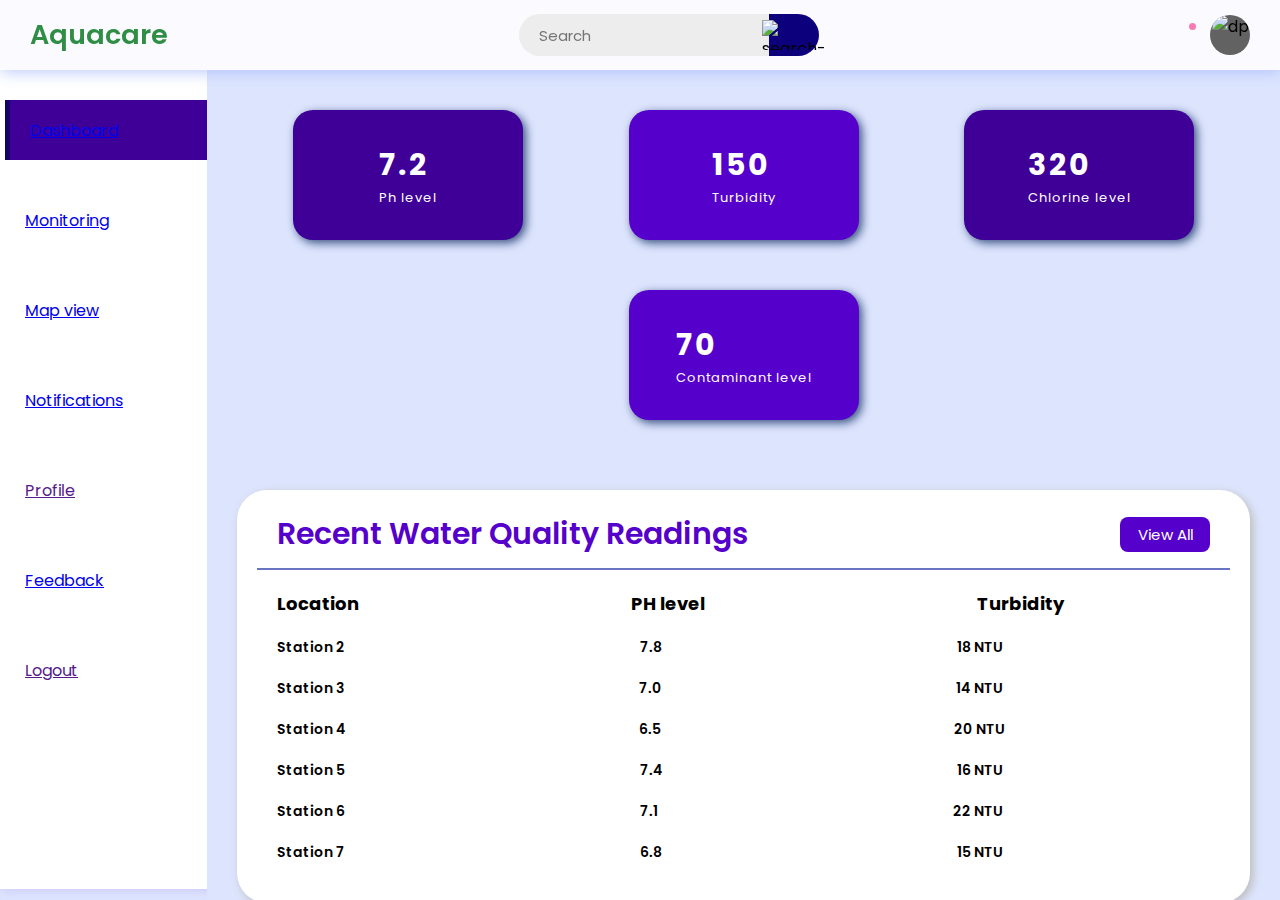
==== frontend/main.html @ d5088071 "added maps" ====
<!DOCTYPE html> 
<html lang="en"> 

<head> 
	<meta charset="UTF-8"> 
	<meta http-equiv="X-UA-Compatible"
		content="IE=edge"> 
	<meta name="viewport"
		content="width=device-width, 
				initial-scale=1.0"> 
	<title>Aquacare</title> 
	<link rel="stylesheet"
		href="style.css"> 
	<link rel="stylesheet"
		href="responsive.css"> 
</head> 

<body> 
	
	<!-- for header part -->
	<header> 

		<div class="logosec"> 
			<div class="logo">Aquacare</div>
		</div> 

		<div class="searchbar"> 
			<input type="text"
				placeholder="Search"> 
			<div class="searchbtn"> 
			<img src= 
"https://media.geeksforgeeks.org/wp-content/uploads/20221210180758/Untitled-design-(28).png"
					class="icn srchicn"
					alt="search-icon"> 
			</div> 
		</div> 

		<div class="message"> 
			<div class="circle"></div> 
			<img src= 
"https://media.geeksforgeeks.org/wp-content/uploads/20221210183322/8.png"
				class="icn"
				alt=""> 
			<div class="dp"> 
			<img src= 
"https://media.geeksforgeeks.org/wp-content/uploads/20221210180014/profile-removebg-preview.png"
					class="dpicn"
					alt="dp"> 
			</div> 
		</div> 

	</header> 

	<div class="main-container"> 
		<div class="navcontainer"> 
			<nav class="nav"> 
				<div class="nav-upper-options"> 
					<div class="nav-option option1"> 
						<a href="#"> Dashboard</a> 
					</div> 

					<div class="option2 nav-option"> 
						<a href="#"> Monitoring</a> 
					</div> 

					<div class="nav-option option3"> 
						<a href="map.html"> Map view</a> 
					</div> 

					<div class="nav-option option4"> 
						<a href="#"> Notifications</a> 
					</div> 

					<div class="nav-option option5"> 
						<a href=""> Profile</a> 
					</div> 

					<div class="nav-option option6"> 
						<a href ="#"> Feedback</a> 
					</div> 

					<div class="nav-option logout">  
						<a href="">Logout</a> 
					</div> 

				</div> 
			</nav> 
		</div> 
		<div class="main"> 

			<div class="searchbar2"> 
				<input type="text"
					name=""
					id=""
					placeholder="Search"> 
				<div class="searchbtn"> 
				<img src= 
"https://media.geeksforgeeks.org/wp-content/uploads/20221210180758/Untitled-design-(28).png"
						class="icn srchicn"
						alt="search-button"> 
				</div> 
			</div> 

			<div class="box-container"> 

				<div class="box box1"> 
					<div class="text"> 
						<h2 class="topic-heading">7.2</h2> 
						<h2 class="topic">Ph level</h2> 
					</div> 

					
				</div> 

				<div class="box box2"> 
					<div class="text"> 
						<h2 class="topic-heading">150</h2> 
						<h2 class="topic">Turbidity</h2> 
					</div>  
				</div> 

				<div class="box box3"> 
					<div class="text"> 
						<h2 class="topic-heading">320</h2> 
						<h2 class="topic">Chlorine level</h2> 
					</div> 
				</div> 

				<div class="box box4"> 
					<div class="text"> 
						<h2 class="topic-heading">70</h2> 
						<h2 class="topic">Contaminant level</h2> 
					</div> 
				</div> 
			</div> 

			<div class="report-container"> 
				<div class="report-header"> 
					<h1 class="recent-Articles">Recent Water Quality Readings</h1> 
					<button class="view">View All</button> 
				</div> 

				<div class="report-body"> 
					<div class="report-topic-heading"> 
						<h3 class="t-op">Location</h3> 
						<h3 class="t-op">PH level</h3> 
						<h3 class="t-op">Turbidity</h3> 
						<h3 class="t-op">Status</h3> 
					</div> 

					<div class="items"> 
						<div class="item1"> 
                            <h3 class="t-op-nextlvl">Station 2</h3> 
                            <h3 class="t-op-nextlvl">7.8</h3> 
                            <h3 class="t-op-nextlvl">18 NTU</h3> 
                            <h3 class="t-op-nextlvl label-tag">Normal</h3> 
                        </div> 
                        
                        <div class="item1"> 
                            <h3 class="t-op-nextlvl">Station 3</h3> 
                            <h3 class="t-op-nextlvl">7.0</h3> 
                            <h3 class="t-op-nextlvl">14 NTU</h3>
                            <h3 class="t-op-nextlvl label-tag">Normal</h3> 
                        </div> 
                        
                        <div class="item1"> 
                            <h3 class="t-op-nextlvl">Station 4</h3> 
                            <h3 class="t-op-nextlvl">6.5</h3> 
                            <h3 class="t-op-nextlvl">20 NTU</h3> 
                            <h3 class="t-op-nextlvl label-tag">Normal</h3> 
                        </div> 
                        <div class="item1"> 
                            <h3 class="t-op-nextlvl">Station 5</h3> 
                            <h3 class="t-op-nextlvl">7.4</h3> 
                            <h3 class="t-op-nextlvl">16 NTU</h3> 
                            <h3 class="t-op-nextlvl label-tag">Normal</h3> 
                        </div> 
                        
                        <div class="item1"> 
                            <h3 class="t-op-nextlvl">Station 6</h3> 
                            <h3 class="t-op-nextlvl">7.1</h3> 
                            <h3 class="t-op-nextlvl">22 NTU</h3> 
                            <h3 class="t-op-nextlvl label-tag">Normal</h3> 
                        </div> 
                        
                        <div class="item1"> 
                            <h3 class="t-op-nextlvl">Station 7</h3> 
                            <h3 class="t-op-nextlvl">6.8</h3> 
                            <h3 class="t-op-nextlvl">15 NTU</h3> 
                            <h3 class="t-op-nextlvl label-tag">Normal</h3> 
                        </div> 
					</div> 
				</div> 
			</div> 
		</div> 
	</div> 

	<script src="./index.js"></script> 
</body> 
</html>
---- frontend/style.css ----
/* Main CSS Here */

@import url( 
"https://fonts.googleapis.com/css2?family=Poppins:ital,wght@0,100;0,200;0,300;0,400;0,500;0,600;0,700;0,800;0,900;1,100;1,200;1,300;1,400;1,500;1,600;1,700;1,800;1,900&display=swap"); 

* { 
margin: 0; 
padding: 0; 
box-sizing: border-box; 
font-family: "Poppins", sans-serif; 
} 
:root { 
--background-color1: #fafaff; 
--background-color2: #ffffff; 
--background-color3: #ededed; 
--background-color4: #cad7fda4; 
--primary-color: #4b49ac; 
--secondary-color: #0c007d; 
--Border-color: #3f0097; 
--one-use-color: #3f0097; 
--two-use-color: #5500cb; 
} 
body { 
background-color: var(--background-color4); 
max-width: 100%; 
overflow-x: hidden; 
} 

header { 
height: 70px; 
width: 100vw; 
padding: 0 30px; 
background-color: var(--background-color1); 
position: fixed; 
z-index: 100; 
box-shadow: 1px 1px 15px rgba(161, 182, 253, 0.825); 
display: flex; 
justify-content: space-between; 
align-items: center; 
} 

.logo { 
font-size: 27px; 
font-weight: 600; 
color: rgb(47, 141, 70); 
} 

.icn { 
height: 30px; 
} 
.menuicn { 
cursor: pointer; 
} 

.searchbar, 
.message, 
.logosec { 
display: flex; 
align-items: center; 
justify-content: center; 
} 

.searchbar2 { 
display: none; 
} 

.logosec { 
gap: 60px; 
} 

.searchbar input { 
width: 250px; 
height: 42px; 
border-radius: 50px 0 0 50px; 
background-color: var(--background-color3); 
padding: 0 20px; 
font-size: 15px; 
outline: none; 
border: none; 
} 
.searchbtn { 
width: 50px; 
height: 42px; 
display: flex; 
align-items: center; 
justify-content: center; 
border-radius: 0px 50px 50px 0px; 
background-color: var(--secondary-color); 
cursor: pointer; 
} 

.message { 
gap: 40px; 
position: relative; 
cursor: pointer; 
} 
.circle { 
height: 7px; 
width: 7px; 
position: absolute; 
background-color: #fa7bb4; 
border-radius: 50%; 
left: 19px; 
top: 8px; 
} 
.dp { 
height: 40px; 
width: 40px; 
background-color: #626262; 
border-radius: 50%; 
display: flex; 
align-items: center; 
justify-content: center; 
overflow: hidden; 
} 
.main-container { 
display: flex; 
width: 100vw; 
position: relative; 
top: 70px; 
z-index: 1; 
} 
.dpicn { 
height: 42px; 
} 

.main { 
height: calc(100vh - 70px); 
width: 100%; 
overflow-y: scroll; 
overflow-x: hidden; 
padding: 40px 30px 30px 30px; 
} 

.main::-webkit-scrollbar-thumb { 
background-image: 
		linear-gradient(to bottom, rgb(0, 0, 85), rgb(0, 0, 50)); 
} 
.main::-webkit-scrollbar { 
width: 5px; 
} 
.main::-webkit-scrollbar-track { 
background-color: #9e9e9eb2; 
} 

.box-container { 
display: flex; 
justify-content: space-evenly; 
align-items: center; 
flex-wrap: wrap; 
gap: 50px; 
} 
.nav { 
min-height: 91vh; 
width: 250px; 
background-color: var(--background-color2); 
position: absolute; 
top: 0px; 
left: 00; 
box-shadow: 1px 1px 10px rgba(198, 189, 248, 0.825); 
display: flex; 
flex-direction: column; 
justify-content: space-between; 
overflow: hidden; 
padding: 30px 0 20px 10px; 
} 
.navcontainer { 
height: calc(100vh - 70px); 
width: 250px; 
position: relative; 
overflow-y: scroll; 
overflow-x: hidden; 
transition: all 0.5s ease-in-out; 
} 
.navcontainer::-webkit-scrollbar { 
display: none; 
} 
.navclose { 
width: 80px; 
} 
.nav-option { 
width: 250px; 
height: 60px; 
display: flex; 
align-items: center; 
padding: 0 30px 0 20px; 
gap: 20px; 
transition: all 0.1s ease-in-out; 
} 
.nav-option:hover { 
border-left: 5px solid #a2a2a2; 
background-color: #dadada; 
cursor: pointer; 
} 
.nav-img { 
height: 30px; 
} 

.nav-upper-options { 
display: flex; 
flex-direction: column; 
align-items: center; 
gap: 30px; 
} 

.option1 { 
border-left: 5px solid #010058af; 
background-color: var(--Border-color); 
color: white; 
cursor: pointer; 
} 
.option1:hover { 
border-left: 5px solid #010058af; 
background-color: var(--Border-color); 
} 
.box { 
height: 130px; 
width: 230px; 
border-radius: 20px; 
box-shadow: 3px 3px 10px rgba(0, 30, 87, 0.751); 
padding: 20px; 
display: flex; 
align-items: center; 
justify-content: space-around; 
cursor: pointer; 
transition: transform 0.3s ease-in-out; 
} 
.box:hover { 
transform: scale(1.08); 
} 

.box:nth-child(1) { 
background-color: var(--one-use-color); 
} 
.box:nth-child(2) { 
background-color: var(--two-use-color); 
} 
.box:nth-child(3) { 
background-color: var(--one-use-color); 
} 
.box:nth-child(4) { 
background-color: var(--two-use-color); 
} 

.box img { 
height: 50px; 
} 
.box .text { 
color: white; 
} 
.topic { 
font-size: 13px; 
font-weight: 400; 
letter-spacing: 1px; 
} 

.topic-heading { 
font-size: 30px; 
letter-spacing: 3px; 
} 

.report-container { 
min-height: 300px; 
max-width: 1200px; 
margin: 70px auto 0px auto; 
background-color: #ffffff; 
border-radius: 30px; 
box-shadow: 3px 3px 10px rgb(188, 188, 188); 
padding: 0px 20px 20px 20px; 
} 
.report-header { 
height: 80px; 
width: 100%; 
display: flex; 
align-items: center; 
justify-content: space-between; 
padding: 20px 20px 10px 20px; 
border-bottom: 2px solid rgba(0, 20, 151, 0.59); 
} 

.recent-Articles { 
font-size: 30px; 
font-weight: 600; 
color: #5500cb; 
} 

.view { 
height: 35px; 
width: 90px; 
border-radius: 8px; 
background-color: #5500cb; 
color: white; 
font-size: 15px; 
border: none; 
cursor: pointer; 
} 

.report-body { 
max-width: 1160px; 
overflow-x: auto; 
padding: 20px; 
} 
.report-topic-heading, 
.item1 { 
width: 1120px; 
display: flex; 
justify-content: space-between; 
align-items: center; 
} 
.t-op { 
font-size: 18px; 
letter-spacing: 0px; 
} 

.items { 
width: 1120px; 
margin-top: 15px; 
} 

.item1 { 
margin-top: 20px; 
} 
.t-op-nextlvl { 
font-size: 14px; 
letter-spacing: 0px; 
font-weight: 600; 
} 

.label-tag { 
width: 100px; 
text-align: center; 
background-color: rgb(0, 177, 0); 
color: white; 
border-radius: 4px; 
}


/* Responsive CSS Here */
@media screen and (max-width: 950px) { 
    .nav-img { 
        height: 25px; 
    } 
    .nav-option { 
        gap: 30px; 
    } 
    .nav-option h3 { 
        font-size: 15px; 
    } 
    .report-topic-heading, 
    .item1, 
    .items { 
        width: 800px; 
    } 
    } 
    
    @media screen and (max-width: 850px) { 
    .nav-img { 
        height: 30px; 
    } 
    .nav-option { 
        gap: 30px; 
    } 
    .nav-option h3 { 
        font-size: 20px; 
    } 
    .report-topic-heading, 
    .item1, 
    .items { 
        width: 700px; 
    } 
    .navcontainer { 
        width: 100vw; 
        position: absolute; 
        transition: all 0.6s ease-in-out; 
        top: 0; 
        left: -100vw; 
    } 
    .nav { 
        width: 100%; 
        position: absolute; 
    } 
    .navclose { 
        left: 00px; 
    } 
    .searchbar { 
        display: none; 
    } 
    .main { 
        padding: 40px 30px 30px 30px; 
    } 
    .searchbar2 { 
        width: 100%; 
        display: flex; 
        margin: 0 0 40px 0; 
        justify-content: center; 
    } 
    .searchbar2 input { 
        width: 250px; 
        height: 42px; 
        border-radius: 50px 0 0 50px; 
        background-color: var(--background-color3); 
        padding: 0 20px; 
        font-size: 15px; 
        border: 2px solid var(--secondary-color); 
    } 
    } 
    
    @media screen and (max-width: 490px) { 
    .message { 
        display: none; 
    } 
    .logosec { 
        width: 100%; 
        justify-content: space-between; 
    } 
    .logo { 
        font-size: 20px; 
    } 
    .menuicn { 
        height: 25px; 
    } 
    .nav-img { 
        height: 25px; 
    } 
    .nav-option { 
        gap: 25px; 
    } 
    .nav-option h3 { 
        font-size: 12px; 
    } 
    .nav-upper-options { 
        gap: 15px; 
    } 
    .recent-Articles { 
        font-size: 20px; 
    } 
    .report-topic-heading, 
    .item1, 
    .items { 
        width: 550px; 
    } 
    } 
    
    @media screen and (max-width: 400px) { 
    .recent-Articles { 
        font-size: 17px; 
    } 
    .view { 
        width: 60px; 
        font-size: 10px; 
        height: 27px; 
    } 
    .report-header { 
        height: 60px; 
        padding: 10px 10px 5px 10px; 
    } 
    .searchbtn img { 
        height: 20px; 
    } 
    } 
    
    @media screen and (max-width: 320px) { 
    .recent-Articles { 
        font-size: 12px; 
    } 
    .view { 
        width: 50px; 
        font-size: 8px; 
        height: 27px; 
    } 
    .report-header { 
        height: 60px; 
        padding: 10px 5px 5px 5px; 
    } 
    .t-op { 
        font-size: 12px; 
    } 
    .t-op-nextlvl { 
        font-size: 10px; 
    } 
    .report-topic-heading, 
    .item1, 
    .items { 
        width: 300px; 
    } 
    .report-body { 
        padding: 10px; 
    } 
    .label-tag { 
        width: 70px; 
    } 
    .searchbtn { 
        width: 40px; 
    } 
    .searchbar2 input { 
        width: 180px; 
    } 
    }
    
    .table {
        width: 100%;
        border-collapse: collapse;
        border-radius: 8px;
        overflow: hidden;
    }

    .table th,
    .table td {
        padding: 12px;
        text-align: left;
        border-bottom: 1px solid #ddd;
    }

    .table th {
        background-color: #f8f9fa;
        font-weight: bold;
    }

    .table tbody tr:hover {
        background-color: #f2f2f2;
    }

    /* Style for the additional column */
    .table td:nth-child(4) {
        color: #007bff;
        font-weight: bold;
    }
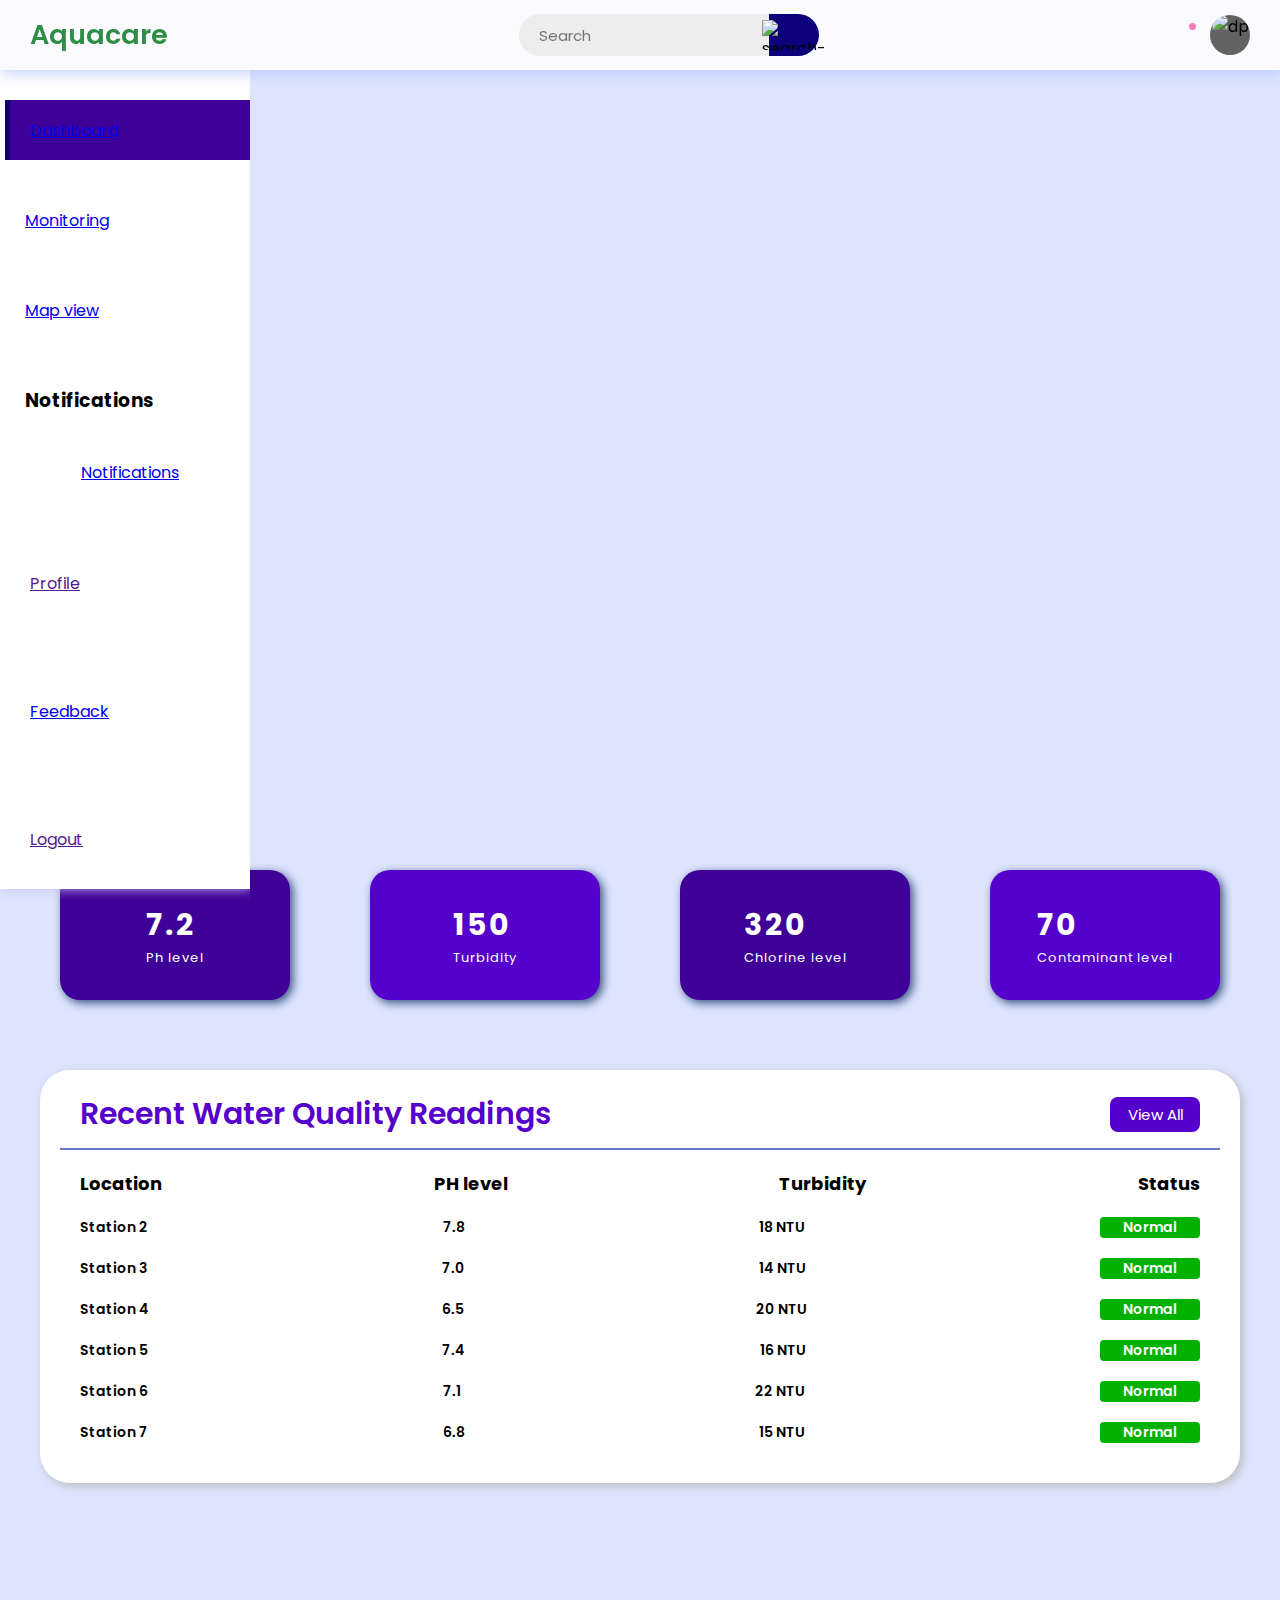
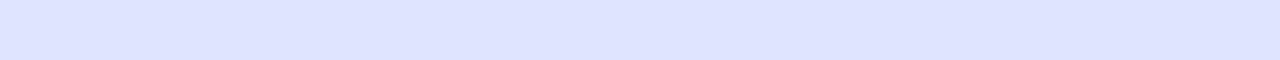
==== commit e38d9aa6: "Conclude merge operation" ====
--- a/frontend/main.html
+++ b/frontend/main.html
@@ -68,6 +68,9 @@
 					</div> 
 
 					<div class="nav-option option4"> 
+ 
+						<h3> Notifications</h3> 
+					</div> 
 						<a href="#"> Notifications</a> 
 					</div> 
 
@@ -79,6 +82,7 @@
 						<a href ="#"> Feedback</a> 
 					</div> 
 
+
 					<div class="nav-option logout">  
 						<a href="">Logout</a> 
 					</div> 
@@ -88,7 +92,7 @@
 		</div> 
 		<div class="main"> 
 
-			<div class="searchbar2"> 
+			<!-- <div class="searchbar2"> 
 				<input type="text"
 					name=""
 					id=""
@@ -99,7 +103,7 @@
 						class="icn srchicn"
 						alt="search-button"> 
 				</div> 
-			</div> 
+			</div>  -->
 
 			<div class="box-container"> 
 
@@ -195,6 +199,13 @@
 		</div> 
 	</div> 
 
-	<script src="./index.js"></script> 
+	<script src="firebase.js"></script> 
+	<!-- Firebase App (the core Firebase SDK) is always required and must be listed first -->
+<script src="https://www.gstatic.com/firebasejs/9.6.6/firebase-app.js"></script>
+
+<!-- Add Firebase products that you want to use -->
+<script src="https://www.gstatic.com/firebasejs/9.6.6/firebase-auth.js"></script>
+<script src="https://www.gstatic.com/firebasejs/9.6.6/firebase-firestore.js"></script>
+
 </body> 
 </html>
